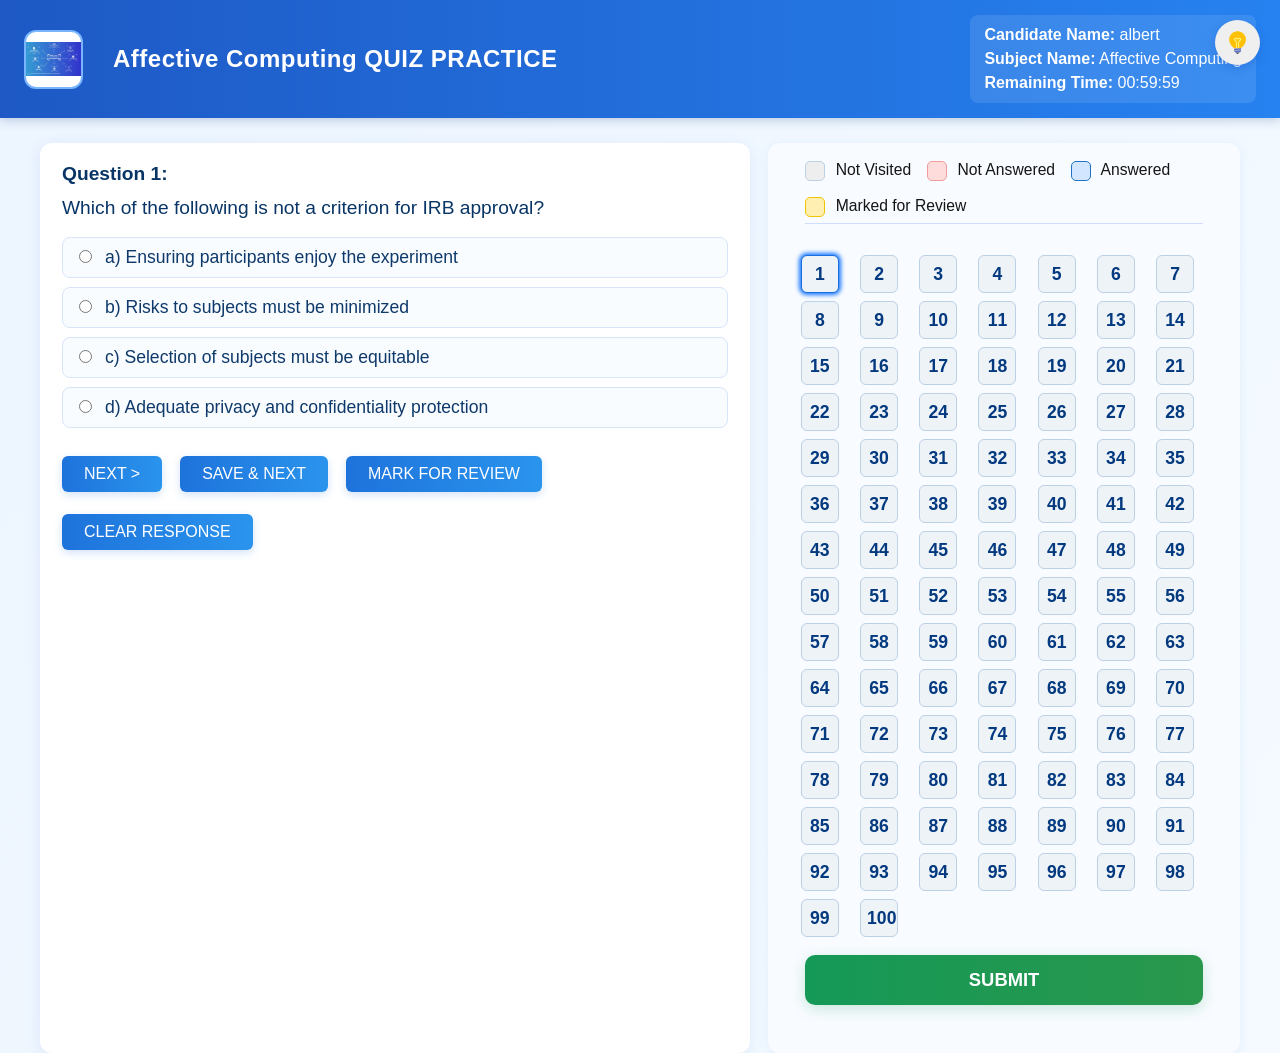
==== practice.html @ 5dc1b10d "Initial commit - Affective Computing Practice Website" ====
<!DOCTYPE html>
<html lang="en">

<head>
  <meta charset="UTF-8">
  <title>Practice Mode – Affective Computing Quiz</title>
  <link rel="stylesheet" href="practice.css">
  <script async src="https://scripts.simpleanalyticscdn.com/latest.js"></script>
  <noscript><img src="https://queue.simpleanalyticscdn.com/noscript.gif?collect-dnt=true" alt=""
      referrerpolicy="no-referrer-when-downgrade" /></noscript>

  
  <script async src="https://www.googletagmanager.com/gtag/js?id=G-5C7800ZKQ2"></script>
  <script>
    window.dataLayer = window.dataLayer || [];
    function gtag() { dataLayer.push(arguments); }
    gtag('js', new Date());

    gtag('config', 'G-5C7800ZKQ2');
  </script>

</head>

<body>
  <div class="practice-header">
    <img src="logo.jpg" alt="Logo" class="logo">
    <div>
      <span class="banner-title">Affective Computing QUIZ PRACTICE</span>
    </div>
    <div class="user-block">
      <div><b>Candidate Name:</b> albert</div>
      <div><b>Subject Name:</b> Affective Computing</div>
      <div><b>Remaining Time:</b> <span id="timer">01:00:00</span></div>
    </div>
  </div>
  <div class="practice-body">
    <div class="practice-left">
      <div id="question-block"></div>
      <div id="practice-nav" class="practice-nav"></div>
    </div>
    <div class="practice-right">
      <div class="legend">
        <div><span class="legend-box legend-not-visited"></span> Not Visited</div>
        <div><span class="legend-box legend-not-answered"></span> Not Answered</div>
        <div><span class="legend-box legend-answered"></span> Answered</div>
        <div><span class="legend-box legend-review"></span> Marked for Review</div>
      </div>
      <div id="question-grid" class="question-grid"></div>
      <button class="submit-btn" id="submit-practice">SUBMIT</button>
      <div id="practice-result"></div>
    </div>
  </div>
  <button id="theme-toggle" aria-label="Toggle Theme"></button>
  <script src="practice.js"></script>
</body>

</html>


<!-- 
<!DOCTYPE html>
<html lang="en">
<head>
    <meta charset="UTF-8">
    <meta name="viewport" content="width=device-width, initial-scale=1.0">
    <title>Affective Computing Assignments</title>
    
    <style>
        /* Make the image container full-width */
        .image-container {
            width: 100%;
            max-width: 100%;
            overflow: hidden; /* Prevents overflow if image dimensions go out of bounds */
        }

        /* Make the image responsive */
        .responsive-image {
            width: 100%; /* The image will take up 100% of the container's width */
            height: auto; /* Maintain aspect ratio */
            display: block; /* Prevents space below the image */
        }
    </style>
</head>
<body>

    <div class="image-container">
        <img src="3ae71475796053.5c572468b05fe.jpg" alt="Your Image" class="responsive-image">
    </div>

</body>
</html> -->
---- practice.css ----
body {
  margin: 0;
  padding: 0;
  font-family: "Segoe UI", Arial, sans-serif;
  background: linear-gradient(120deg, #edf5ff, #f4faff);
  color: #10264c;
}


.practice-header {
  display: flex;
  align-items: center;
  background: linear-gradient(90deg, #1e59c5, #2682f0);
  color: #fff;
  padding: 15px 24px;
  gap: 20px;
  box-shadow: 0 2px 10px rgba(19, 56, 126, 0.25);
}
.logo {
  width: 55px;
  height: 55px;
  border-radius: 12px;
  background: #fff;
  object-fit: contain;
  border: 2px solid #79b4ff;
}
.banner-title {
  font-weight: 700;
  font-size: 1.5rem;
  letter-spacing: 0.5px;
  margin-left: 10px;
}
.user-block {
  margin-left: auto;
  font-size: 1rem;
  line-height: 1.5;
  background: rgba(255, 255, 255, 0.1);
  padding: 8px 14px;
  border-radius: 8px;
}


.practice-body {
  display: flex;
  flex-wrap: wrap;
  max-width: 1200px;
  margin: 25px auto 0 auto;
  gap: 18px;
}


.practice-left {
  flex: 1.2 1 520px;
  min-width: 310px;
  background: #fff;
  border-radius: 12px;
  box-shadow: 0 3px 16px rgba(51, 102, 204, 0.1);
  padding: 20px 22px 25px 22px;
  transition: transform 0.2s ease;
}
.practice-left:hover {
  transform: translateY(-2px);
}

#question-block {
  min-height: 270px;
  font-size: 1.2rem;
  font-weight: 500;
  color: #083565;
  margin-bottom: 18px;
}


.practice-right {
  flex: 1 1 320px;
  min-width: 230px;
  padding: 18px 15px;
  background: #f8fbff;
  border-radius: 12px;
  box-shadow: 0 2px 12px rgba(38, 118, 216, 0.08);
  display: flex;
  flex-direction: column;
  align-items: center;
}


.practice-nav {
  margin-top: 18px;
  gap: 12px;
  display: flex;
  flex-wrap: wrap;
}
.practice-nav button {
  background: linear-gradient(90deg, #1e73db, #2a94ed);
  color: #fff;
  border: none;
  font-size: 1rem;
  font-weight: 500;
  padding: 9px 22px;
  border-radius: 6px;
  margin: 5px 6px 5px 0;
  box-shadow: 0 3px 9px rgba(36, 115, 214, 0.2);
  cursor: pointer;
  transition: background 0.25s, transform 0.1s;
}
.practice-nav button:hover:not(:disabled),
.submit-btn:hover:not(:disabled) {
  background: linear-gradient(90deg, #175cc3, #3b9cf8);
  transform: translateY(-2px);
}
.submit-btn {
  width: 90%;
  margin: 18px 0 10px 0;
  background: linear-gradient(90deg, #159957, #29974c);
  color: #fff;
  border: none;
  padding: 14px 0;
  border-radius: 10px;
  font-size: 1.15rem;
  font-weight: 700;
  box-shadow: 0 4px 14px rgba(21, 153, 87, 0.2);
  cursor: pointer;
}
.submit-btn:disabled {
  background: #a5b8d0;
  cursor: not-allowed;
}


.options label {
  display: block;
  margin-bottom: 9px;
  cursor: pointer;
  font-size: 1.1rem;
  font-weight: 500;
  color: #0e396a;
  padding: 9px 11px;
  border-radius: 8px;
  background: #f9fcff;
  border: 1px solid #d8e4f8;
  transition: background 0.18s, border-color 0.2s;
}
.options label:hover, .options input[type="radio"]:focus + label {
  background: #e6efff;
  border-color: #1c73cd;
}
.options input[type="radio"] {
  margin-right: 8px;
}


.legend {
  width: 90%;
  margin-bottom: 18px;
  padding-bottom: 6px;
  border-bottom: 1px solid #d0defc;
  display: flex;
  flex-wrap: wrap;
  gap: 16px;
  font-size: 0.98rem;
  color: #083565;
}
.legend-box {
  display: inline-block;
  width: 18px;
  height: 18px;
  border-radius: 5px;
  margin-right: 6px;
  vertical-align: middle;
}
.legend-not-visited { background: #eee; border: 1.5px solid #bcd0e6; }
.legend-not-answered { background: #ffdcdc; border: 1.5px solid #f19c9c; }
.legend-answered { background: #d3e6ff; border: 1.5px solid #2174c1; }
.legend-review { background: #ffefb0; border: 1.5px solid #eec501; }


.question-grid {
  display: grid;
  grid-template-columns: repeat(7, 1fr);
  gap: 8px;
  width: 92%;
  margin: 13px 0 0 0;
}
.grid-btn {
  border: none;
  border-radius: 6px;
  width: 38px;
  height: 38px;
  font-size: 1.1rem;
  font-weight: 700;
  background: #eef3f7;
  color: #03397f;
  cursor: pointer;
  transition: background 0.2s, box-shadow 0.2s;
  outline: none;
  border: 1.5px solid #bcd0e6;
}
.grid-btn.answered { background: #b7daff; border-color: #2473d4; color: #083e7a; }
.grid-btn.not-answered { background: #ffe5e5; border-color: #f39c9c; color: #8b0f0f; }
.grid-btn.review { background: #fff3bc; border-color: #e1b400; color: #6e5400; }
.grid-btn.active { box-shadow: 0 0 4px 2px #1978fc; border-color: #176edc; }
.grid-btn:hover { background: #cae1ff; }
.grid-btn:focus { border: 2px solid #2976d4; }


#practice-result {
  color: #0b3772;
  margin-top: 20px;
  font-size: 1.1rem;
  width: 94%;
  word-break: break-word;
}
.correct { color: #2ba247; font-weight: 600; }
.incorrect { color: #c23939; font-weight: 600; }
hr {
  border: none;
  border-top: 1px solid #e4eaf5;
  margin: 12px 0;
}


@media (max-width: 800px) {
  .practice-body { flex-direction: column; }
  .practice-right { min-width: 190px; width: 98%; margin: 18px auto 0 auto; }
}
@media (max-width: 600px) {
  .practice-header { flex-direction: column; padding: 12px 4px; text-align: center; }
  .logo { width: 40px; height: 40px; }
  .banner-title { font-size: 1.15rem; }
  .user-block { font-size: 0.95rem; margin: 4px 0; }
  .practice-left { padding: 12px 6px; }
  .practice-right { padding: 10px 4px; }
  .options label { font-size: 1rem; padding: 7px 4px; }
  .grid-btn { width: 36px; height: 36px; font-size: 1rem; }
}


::-webkit-scrollbar {
  width: 6px;
  background: #dfeaf8;
}
::-webkit-scrollbar-thumb {
  background: #1d6de0;
  border-radius: 3px;
}


#theme-toggle {
  position: fixed;
  top: 20px;
  right: 20px;
  width: 45px;
  height: 45px;
  border-radius: 50%;
  border: none;
  background-image: url('light.png');  
  background-size: 60% 60%;
  background-repeat: no-repeat;
  background-position: center;
  cursor: pointer;
  box-shadow: 0 3px 8px rgba(30, 90, 200, 0.4);
  transition: background-image 0.3s ease, background-color 0.3s ease;
  z-index: 999;
}

#theme-toggle:focus {
  outline: none;
  box-shadow: 0 0 0 3px rgba(30, 90, 200, 0.6);
}


body.dark-mode {
  background: radial-gradient(circle at 30% 80%, #182045 0%, #090e1b 100%);
  color: #e3e7f3;
  transition: background 0.8s, color 0.8s;
}

body.dark-mode .practice-header {
  background: linear-gradient(90deg, #d172e7, #7ddcff);
  color: #121212;
  box-shadow: 0 2px 10px rgba(18, 18, 18, 0.5);
}

body.dark-mode .practice-body, 
body.dark-mode .practice-left, 
body.dark-mode .practice-right {
  background: linear-gradient(135deg, #253765 60%, #1d233d 100%);
  color: #d7dbe5;
  box-shadow: 0 10px 30px rgba(22, 40, 72, 0.58);
  border-radius: 22px;
}

body.dark-mode .logo {
  background: #44518d;
  border: 2px solid #7ddcff;
}

body.dark-mode #question-block {
  color: #aee1fc;
}

body.dark-mode .options label {
  background: linear-gradient(90deg, #151d2e 70%, #24295c 100%);
  border: 1.5px solid #282e4e;
  color: #f6f5fb;
  transition: all 0.2s cubic-bezier(0.41, 0.31, 0.77, 1.08);
}

body.dark-mode .options label:hover,
body.dark-mode .options input[type="radio"]:focus + label {
  background: linear-gradient(90deg, #a96fef 0%, #2b4be7 100%);
  border-color: #d172e7;
  color: #ffffff;
}

body.dark-mode .practice-nav button,
body.dark-mode .submit-btn {
  background: linear-gradient(90deg, #d172e7 0%, #3078ff 100%);
  color: #f7f8fa;
  box-shadow: 0 4px 18px rgba(96, 35, 220, 0.15);
}

body.dark-mode .practice-nav button:hover,
body.dark-mode .submit-btn:hover {
  background: linear-gradient(90deg, #9168f0 0%, #2b4be7 100%);
}


body.dark-mode #theme-toggle {
  background-image: url('dark.png');  
}


@media (max-width: 600px) {
  #theme-toggle {
    width: 40px;
    height: 40px;
    top: 12px;
    right: 12px;
    background-size: 70% 70%;
  }
}

.practice-right,
.practice-right .legend,
.practice-right .legend div {
  color: #161515; 
}

#practice-result {
  color: #191919; 
  font-weight: 600;
}


body.dark-mode .practice-right,
body.dark-mode .practice-right .legend,
body.dark-mode .practice-right .legend div {
  color: #e3e7f3;
}

body.dark-mode #practice-result {
  color: #7ddcff;
  font-weight: 600;
}
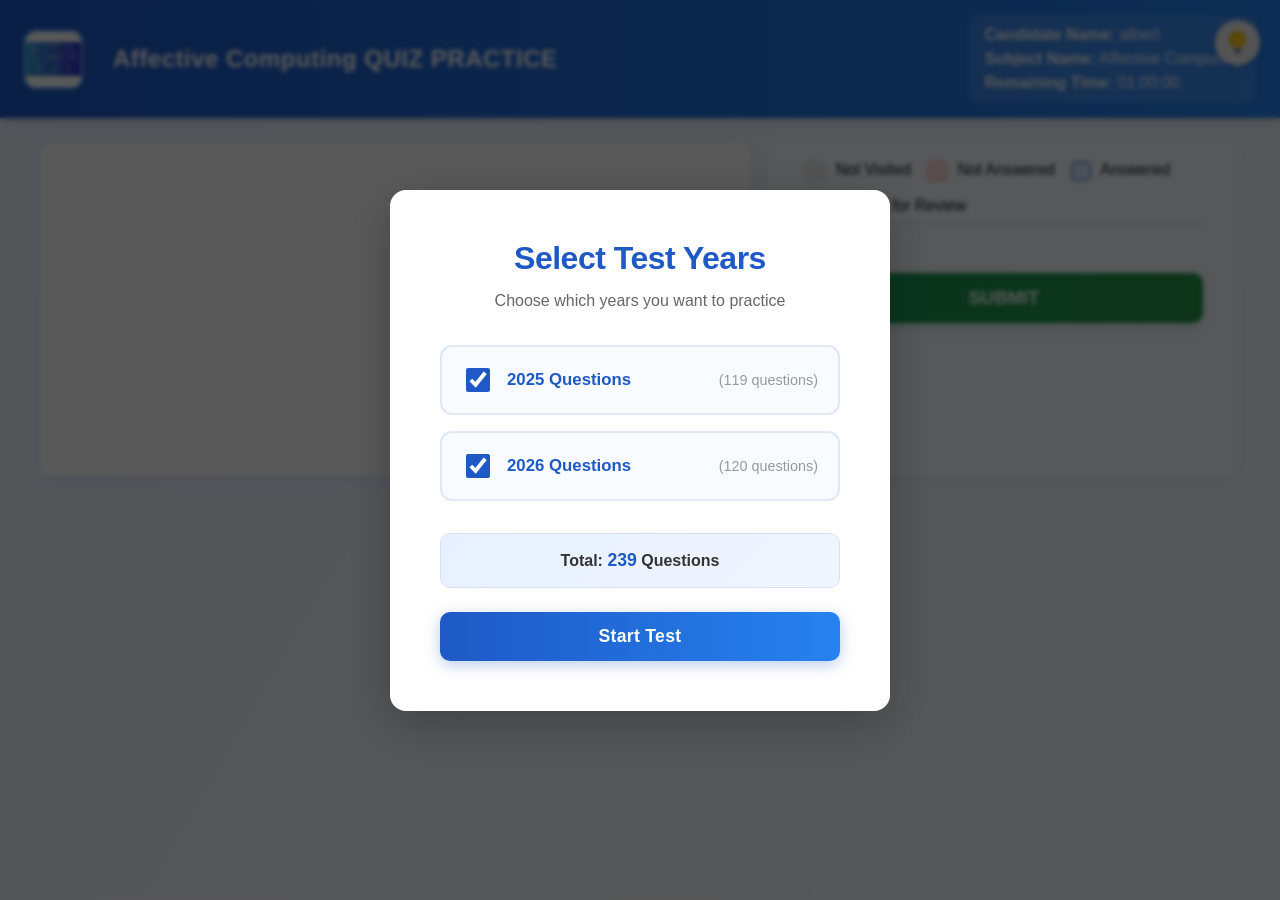
==== commit 214985a0: "update answers" ====
--- a/practice.html
+++ b/practice.html
@@ -33,7 +33,35 @@
       <div><b>Remaining Time:</b> <span id="timer">01:00:00</span></div>
     </div>
   </div>
+  <!-- Year Selection Modal -->
+  <div id="year-selector-modal" class="year-selector-modal">
+    <div class="year-selector-content">
+      <h2>Select Test Years</h2>
+      <p class="modal-subtitle">Choose which years you want to practice</p>
+      
+      <div class="year-options">
+        <label class="year-option">
+          <input type="checkbox" id="year-2025" value="2025" checked>
+          <span class="year-label">2025 Questions</span>
+          <span class="year-count">(119 questions)</span>
+        </label>
+        <label class="year-option">
+          <input type="checkbox" id="year-2026" value="2026" checked>
+          <span class="year-label">2026 Questions</span>
+          <span class="year-count">(120 questions)</span>
+        </label>
+      </div>
+
+      <div class="question-summary" id="question-summary">
+        Total: <span id="total-questions">239</span> Questions
+      </div>
+
+      <button id="year-apply-btn" class="year-apply-btn">Start Test</button>
+    </div>
+  </div>
+
   <div class="practice-body">
+
     <div class="practice-left">
       <div id="question-block"></div>
       <div id="practice-nav" class="practice-nav"></div>
--- a/practice.css
+++ b/practice.css
@@ -6,6 +6,162 @@
   background: linear-gradient(120deg, #edf5ff, #f4faff);
   color: #10264c;
 }
+
+/* Year Selector Modal - Centered Popup */
+.year-selector-modal {
+  position: fixed;
+  top: 0;
+  left: 0;
+  width: 100%;
+  height: 100%;
+  background: rgba(0, 0, 0, 0.65);
+  display: flex;
+  justify-content: center;
+  align-items: center;
+  z-index: 9999;
+  backdrop-filter: blur(2px);
+  animation: fadeIn 0.3s ease-in-out;
+}
+
+.year-selector-modal.hidden {
+  display: none;
+}
+
+@keyframes fadeIn {
+  from {
+    opacity: 0;
+  }
+  to {
+    opacity: 1;
+  }
+}
+
+@keyframes slideUp {
+  from {
+    transform: translateY(20px);
+    opacity: 0;
+  }
+  to {
+    transform: translateY(0);
+    opacity: 1;
+  }
+}
+
+.year-selector-content {
+  background: white;
+  padding: 50px;
+  border-radius: 16px;
+  box-shadow: 0 12px 48px rgba(0, 0, 0, 0.25);
+  min-width: 400px;
+  max-width: 500px;
+  text-align: center;
+  animation: slideUp 0.4s ease-out;
+}
+
+.year-selector-content h2 {
+  color: #1e59c5;
+  font-size: 2rem;
+  margin: 0 0 12px 0;
+  font-weight: 700;
+  letter-spacing: -0.5px;
+}
+
+.modal-subtitle {
+  color: #666;
+  font-size: 1rem;
+  margin: 0 0 32px 0;
+  line-height: 1.5;
+}
+
+.year-options {
+  display: flex;
+  flex-direction: column;
+  gap: 16px;
+  margin-bottom: 32px;
+}
+
+.year-option {
+  display: flex;
+  align-items: center;
+  gap: 14px;
+  padding: 18px 20px;
+  border: 2px solid #e0e8f5;
+  border-radius: 12px;
+  cursor: pointer;
+  transition: all 0.2s ease;
+  background: #f8fbff;
+}
+
+.year-option:hover {
+  border-color: #1e59c5;
+  background: #f0f6ff;
+  transform: translateX(4px);
+}
+
+.year-option input[type="checkbox"] {
+  width: 24px;
+  height: 24px;
+  cursor: pointer;
+  accent-color: #1e59c5;
+  flex-shrink: 0;
+}
+
+.year-label {
+  font-weight: 600;
+  color: #1e59c5;
+  font-size: 1.05rem;
+  flex: 1;
+  text-align: left;
+}
+
+.year-count {
+  font-size: 0.9rem;
+  color: #999;
+  font-weight: 500;
+}
+
+.question-summary {
+  background: linear-gradient(135deg, #e8f0ff, #f0f6ff);
+  padding: 16px;
+  border-radius: 10px;
+  color: #333;
+  font-size: 1rem;
+  font-weight: 600;
+  margin-bottom: 24px;
+  border: 1px solid #d4e2ff;
+}
+
+.question-summary span {
+  color: #1e59c5;
+  font-weight: 700;
+  font-size: 1.1rem;
+}
+
+.year-apply-btn {
+  background: linear-gradient(90deg, #1e59c5, #2682f0);
+  color: white;
+  border: none;
+  padding: 14px 40px;
+  font-size: 1.1rem;
+  font-weight: 700;
+  border-radius: 10px;
+  cursor: pointer;
+  width: 100%;
+  transition: all 0.3s ease;
+  box-shadow: 0 4px 15px rgba(30, 89, 197, 0.3);
+  letter-spacing: 0.3px;
+}
+
+.year-apply-btn:hover {
+  transform: translateY(-3px);
+  box-shadow: 0 8px 24px rgba(30, 89, 197, 0.4);
+}
+
+.year-apply-btn:active {
+  transform: translateY(-1px);
+}
+
+
 
 
 .practice-header {
